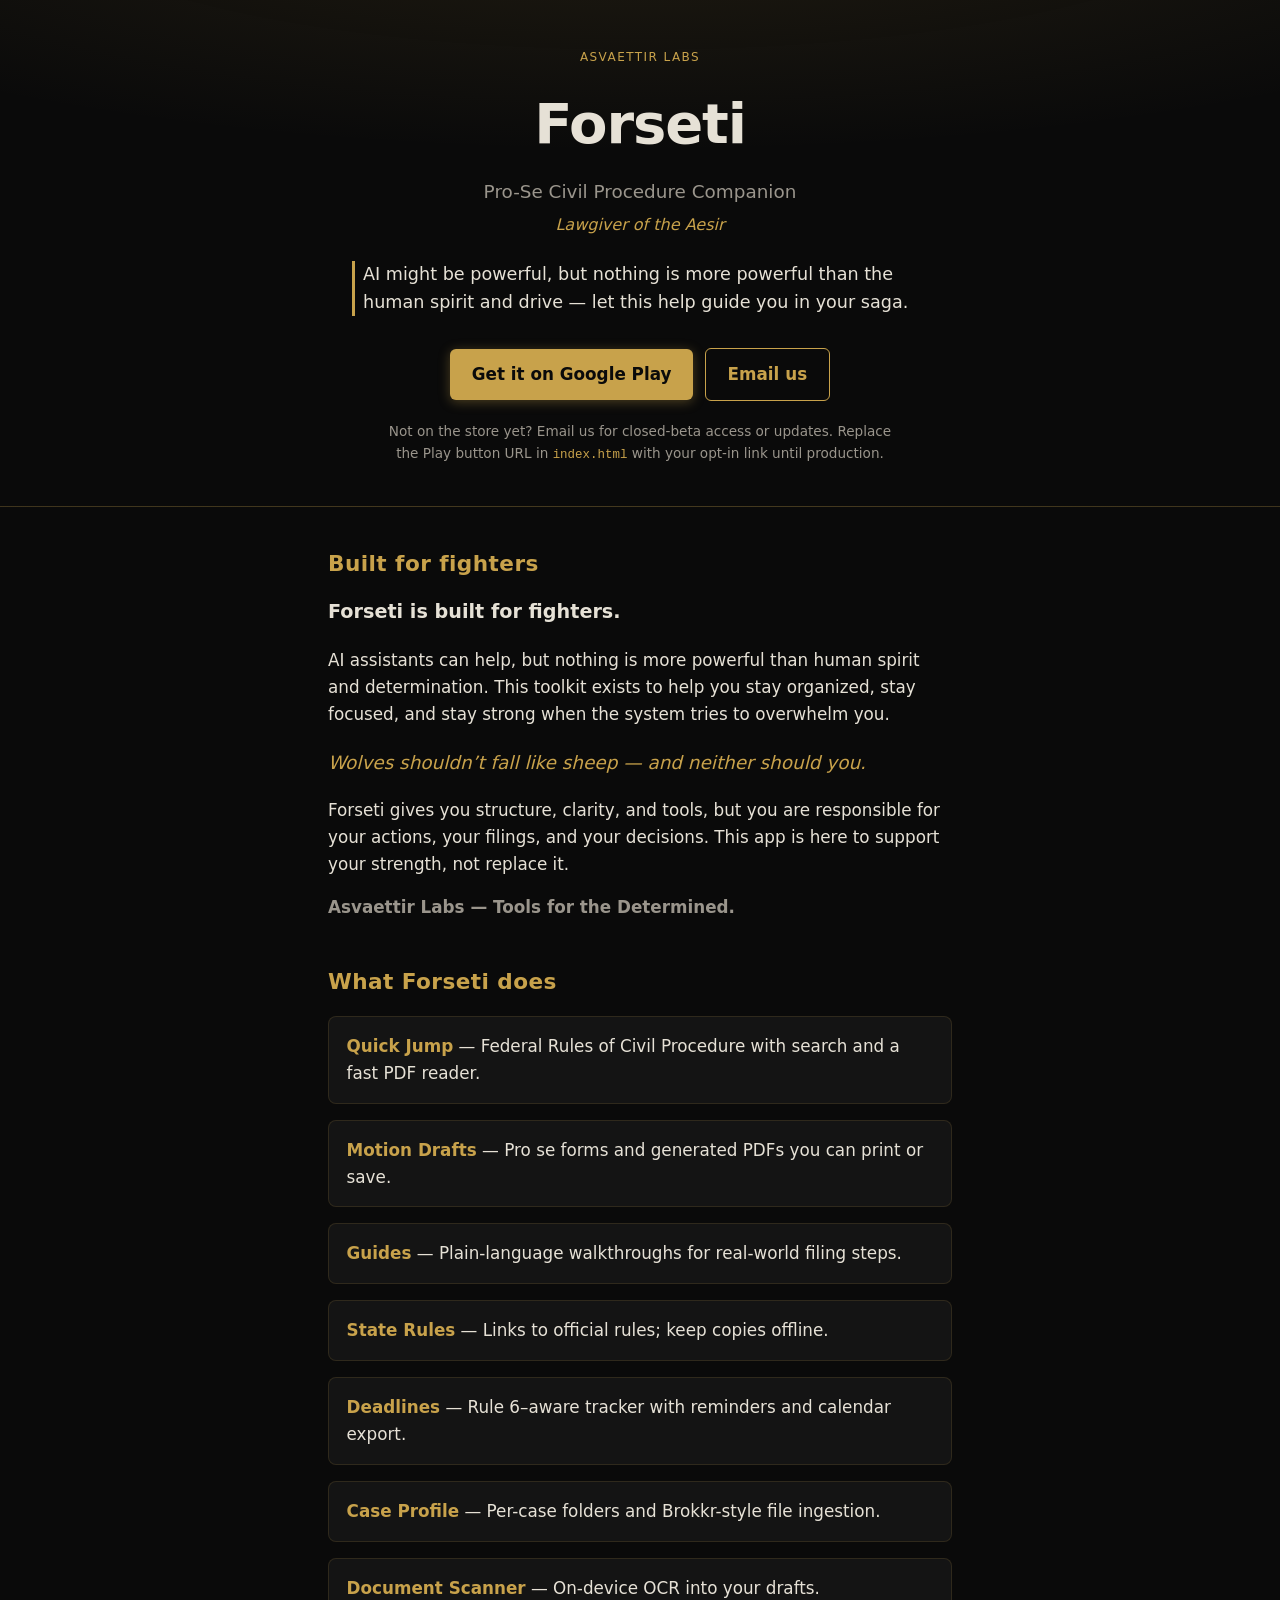
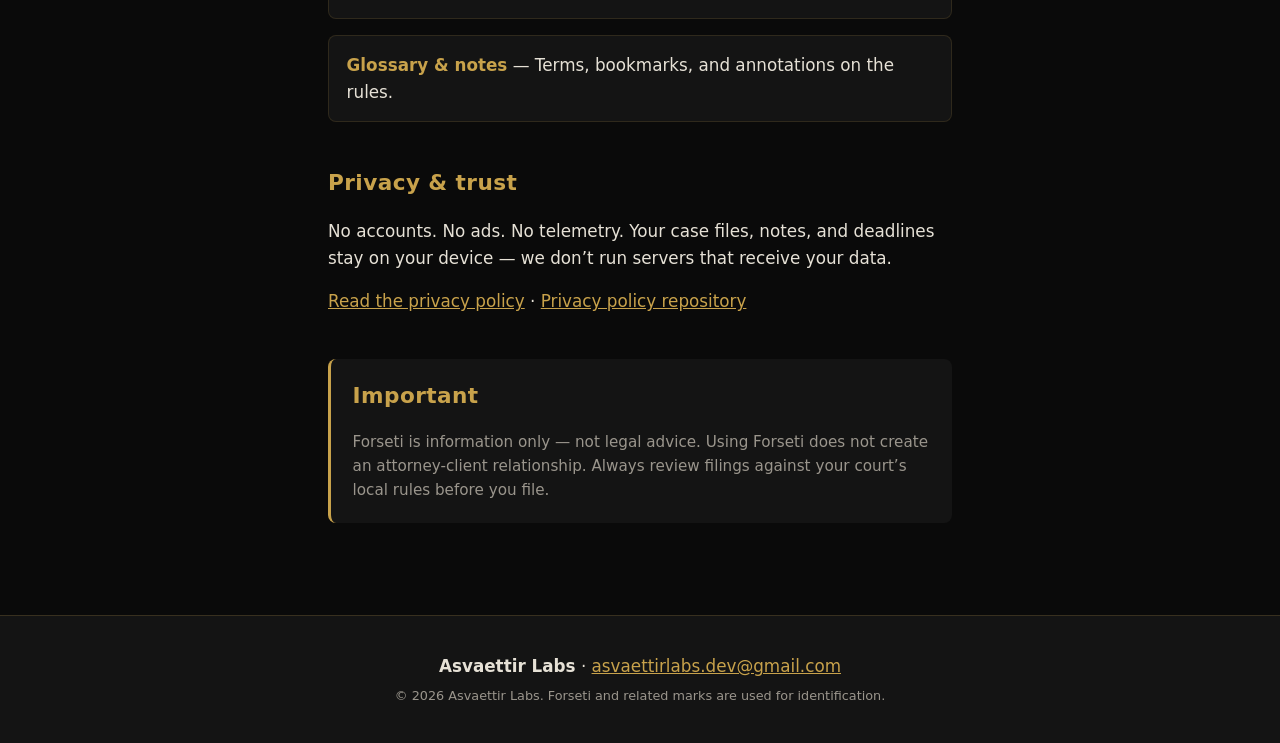
==== landing/index.html @ 18b79f1b "Add Forseti Android app with full en/es/zh-CN localization. Ships first-run language picker and tuto" ====
<!DOCTYPE html>
<html lang="en">
<head>
  <meta charset="utf-8" />
  <meta name="viewport" content="width=device-width, initial-scale=1" />
  <title>Forseti — Pro-Se Civil Procedure Companion | Asvaettir Labs</title>
  <meta name="description" content="Forseti is an Android toolkit for self-represented litigants: Federal Rules of Civil Procedure, motion drafts, Rule 6 deadlines, guides, and on-device OCR. No accounts. No ads. From Asvaettir Labs." />
  <meta property="og:title" content="Forseti — Pro-Se Civil Procedure Companion" />
  <meta property="og:description" content="Structure, clarity, and tools for federal civil procedure — on your device. Asvaettir Labs." />
  <meta property="og:type" content="website" />
  <link rel="stylesheet" href="styles.css" />
</head>
<body>
  <header class="hero">
    <p class="eyebrow">Asvaettir Labs</p>
    <h1>Forseti</h1>
    <p class="tagline">Pro-Se Civil Procedure Companion</p>
    <p class="subtitle">Lawgiver of the Aesir</p>
    <blockquote class="motto">
      AI might be powerful, but nothing is more powerful than the human spirit and drive — let this help guide you in your saga.
    </blockquote>
    <div class="cta-row">
      <a class="btn btn-primary" href="https://play.google.com/store/apps/details?id=com.forseti">Get it on Google Play</a>
      <a class="btn btn-secondary" href="mailto:asvaettirlabs.dev@gmail.com?subject=Forseti%20%E2%80%94%20beta%20access%20or%20question">Email us</a>
    </div>
    <p class="cta-note">Not on the store yet? Email us for closed-beta access or updates. Replace the Play button URL in <code>index.html</code> with your opt-in link until production.</p>
  </header>

  <main>
    <section class="brand" aria-labelledby="brand-heading">
      <h2 id="brand-heading">Built for fighters</h2>
      <p class="lead">Forseti is built for fighters.</p>
      <p>AI assistants can help, but nothing is more powerful than human spirit and determination. This toolkit exists to help you stay organized, stay focused, and stay strong when the system tries to overwhelm you.</p>
      <p class="pullquote">Wolves shouldn’t fall like sheep — and neither should you.</p>
      <p>Forseti gives you structure, clarity, and tools, but you are responsible for your actions, your filings, and your decisions. This app is here to support your strength, not replace it.</p>
      <p class="signoff">Asvaettir Labs — Tools for the Determined.</p>
    </section>

    <section class="features" aria-labelledby="features-heading">
      <h2 id="features-heading">What Forseti does</h2>
      <ul class="feature-grid">
        <li><strong>Quick Jump</strong> — Federal Rules of Civil Procedure with search and a fast PDF reader.</li>
        <li><strong>Motion Drafts</strong> — Pro se forms and generated PDFs you can print or save.</li>
        <li><strong>Guides</strong> — Plain-language walkthroughs for real-world filing steps.</li>
        <li><strong>State Rules</strong> — Links to official rules; keep copies offline.</li>
        <li><strong>Deadlines</strong> — Rule 6–aware tracker with reminders and calendar export.</li>
        <li><strong>Case Profile</strong> — Per-case folders and Brokkr-style file ingestion.</li>
        <li><strong>Document Scanner</strong> — On-device OCR into your drafts.</li>
        <li><strong>Glossary &amp; notes</strong> — Terms, bookmarks, and annotations on the rules.</li>
      </ul>
    </section>

    <section class="trust" aria-labelledby="trust-heading">
      <h2 id="trust-heading">Privacy &amp; trust</h2>
      <p>No accounts. No ads. No telemetry. Your case files, notes, and deadlines stay on your device — we don’t run servers that receive your data.</p>
      <p><a href="https://gist.githubusercontent.com/mpelletier0691-byte/12477f54633425983e1142f292230cba/raw/forseti-privacy.md">Read the privacy policy</a> · <a href="https://github.com/mpelletier0691-byte/asvaettir-privacy-policy">Privacy policy repository</a></p>
    </section>

    <section class="disclaimer" aria-labelledby="legal-heading">
      <h2 id="legal-heading">Important</h2>
      <p>Forseti is information only — not legal advice. Using Forseti does not create an attorney-client relationship. Always review filings against your court’s local rules before you file.</p>
    </section>
  </main>

  <footer class="site-footer">
    <p><strong>Asvaettir Labs</strong> · <a href="mailto:asvaettirlabs.dev@gmail.com">asvaettirlabs.dev@gmail.com</a></p>
    <p class="fine">© <span id="year"></span> Asvaettir Labs. Forseti and related marks are used for identification.</p>
  </footer>
  <script>
    document.getElementById("year").textContent = new Date().getFullYear();
  </script>
</body>
</html>
---- landing/styles.css ----
/* Forseti landing — matches in-app palette: charcoal, rune gold, ash white */

:root {
  --bg: #0a0a0a;
  --surface: #141414;
  --gold: #c8a24b;
  --ash-white: #e6e1d6;
  --ash-grey: #9a958c;
  --max: 42rem;
}

*,
*::before,
*::after {
  box-sizing: border-box;
}

html {
  scroll-behavior: smooth;
}

body {
  margin: 0;
  font-family: system-ui, -apple-system, "Segoe UI", Roboto, Ubuntu, Cantarell, "Noto Sans", sans-serif;
  background: var(--bg);
  color: var(--ash-white);
  line-height: 1.6;
  font-size: 1.05rem;
}

.hero {
  padding: 3rem 1.5rem 2.5rem;
  text-align: center;
  border-bottom: 1px solid rgba(200, 162, 75, 0.25);
  background: radial-gradient(ellipse 80% 50% at 50% -20%, rgba(200, 162, 75, 0.12), transparent);
}

.eyebrow {
  text-transform: uppercase;
  letter-spacing: 0.12em;
  font-size: 0.75rem;
  color: var(--gold);
  margin: 0 0 0.75rem;
}

.hero h1 {
  margin: 0;
  font-size: clamp(2.5rem, 8vw, 3.5rem);
  font-weight: 700;
  letter-spacing: -0.02em;
}

.tagline {
  margin: 0.5rem 0 0;
  font-size: 1.15rem;
  color: var(--ash-grey);
}

.subtitle {
  margin: 0.35rem 0 1.5rem;
  font-style: italic;
  color: var(--gold);
  font-size: 1rem;
}

.motto {
  margin: 0 auto 2rem;
  max-width: 36rem;
  padding: 0 0.5rem;
  border: none;
  border-left: 3px solid var(--gold);
  text-align: left;
  font-size: 1.1rem;
  line-height: 1.55;
  color: var(--ash-white);
  background: transparent;
}

.cta-row {
  display: flex;
  flex-wrap: wrap;
  gap: 0.75rem;
  justify-content: center;
  align-items: center;
}

.btn {
  display: inline-block;
  padding: 0.75rem 1.35rem;
  border-radius: 6px;
  font-weight: 600;
  text-decoration: none;
  transition: transform 0.12s ease, box-shadow 0.12s ease;
}

.btn:hover {
  transform: translateY(-1px);
}

.btn-primary {
  background: var(--gold);
  color: var(--bg);
  box-shadow: 0 2px 12px rgba(200, 162, 75, 0.35);
}

.btn-secondary {
  background: transparent;
  color: var(--gold);
  border: 1px solid var(--gold);
}

.cta-note {
  margin: 1.25rem auto 0;
  max-width: 32rem;
  font-size: 0.85rem;
  color: var(--ash-grey);
}

.cta-note code {
  font-size: 0.78rem;
  color: var(--gold);
}

main {
  max-width: var(--max);
  margin: 0 auto;
  padding: 2.5rem 1.5rem 3rem;
}

section {
  margin-bottom: 2.75rem;
}

section h2 {
  margin: 0 0 1rem;
  font-size: 1.35rem;
  color: var(--gold);
  letter-spacing: 0.02em;
}

.lead {
  font-size: 1.2rem;
  font-weight: 600;
  margin-top: 0;
}

.pullquote {
  font-size: 1.15rem;
  font-style: italic;
  color: var(--gold);
  margin: 1.25rem 0;
}

.signoff {
  margin-bottom: 0;
  font-weight: 600;
  color: var(--ash-grey);
}

.feature-grid {
  list-style: none;
  padding: 0;
  margin: 0;
  display: grid;
  gap: 1rem;
}

.feature-grid li {
  padding: 1rem 1.1rem;
  background: var(--surface);
  border-radius: 8px;
  border: 1px solid rgba(200, 162, 75, 0.15);
}

.feature-grid strong {
  color: var(--gold);
}

.trust a,
.site-footer a {
  color: var(--gold);
}

.trust a:hover,
.site-footer a:hover {
  text-decoration: underline;
}

.disclaimer {
  padding: 1.25rem 1.35rem;
  background: var(--surface);
  border-radius: 8px;
  border-left: 3px solid var(--gold);
}

.disclaimer p {
  margin: 0;
  font-size: 0.95rem;
  color: var(--ash-grey);
}

.site-footer {
  text-align: center;
  padding: 2rem 1.5rem;
  border-top: 1px solid rgba(200, 162, 75, 0.2);
  background: var(--surface);
}

.site-footer p {
  margin: 0.35rem 0;
}

.fine {
  font-size: 0.8rem;
  color: var(--ash-grey);
}
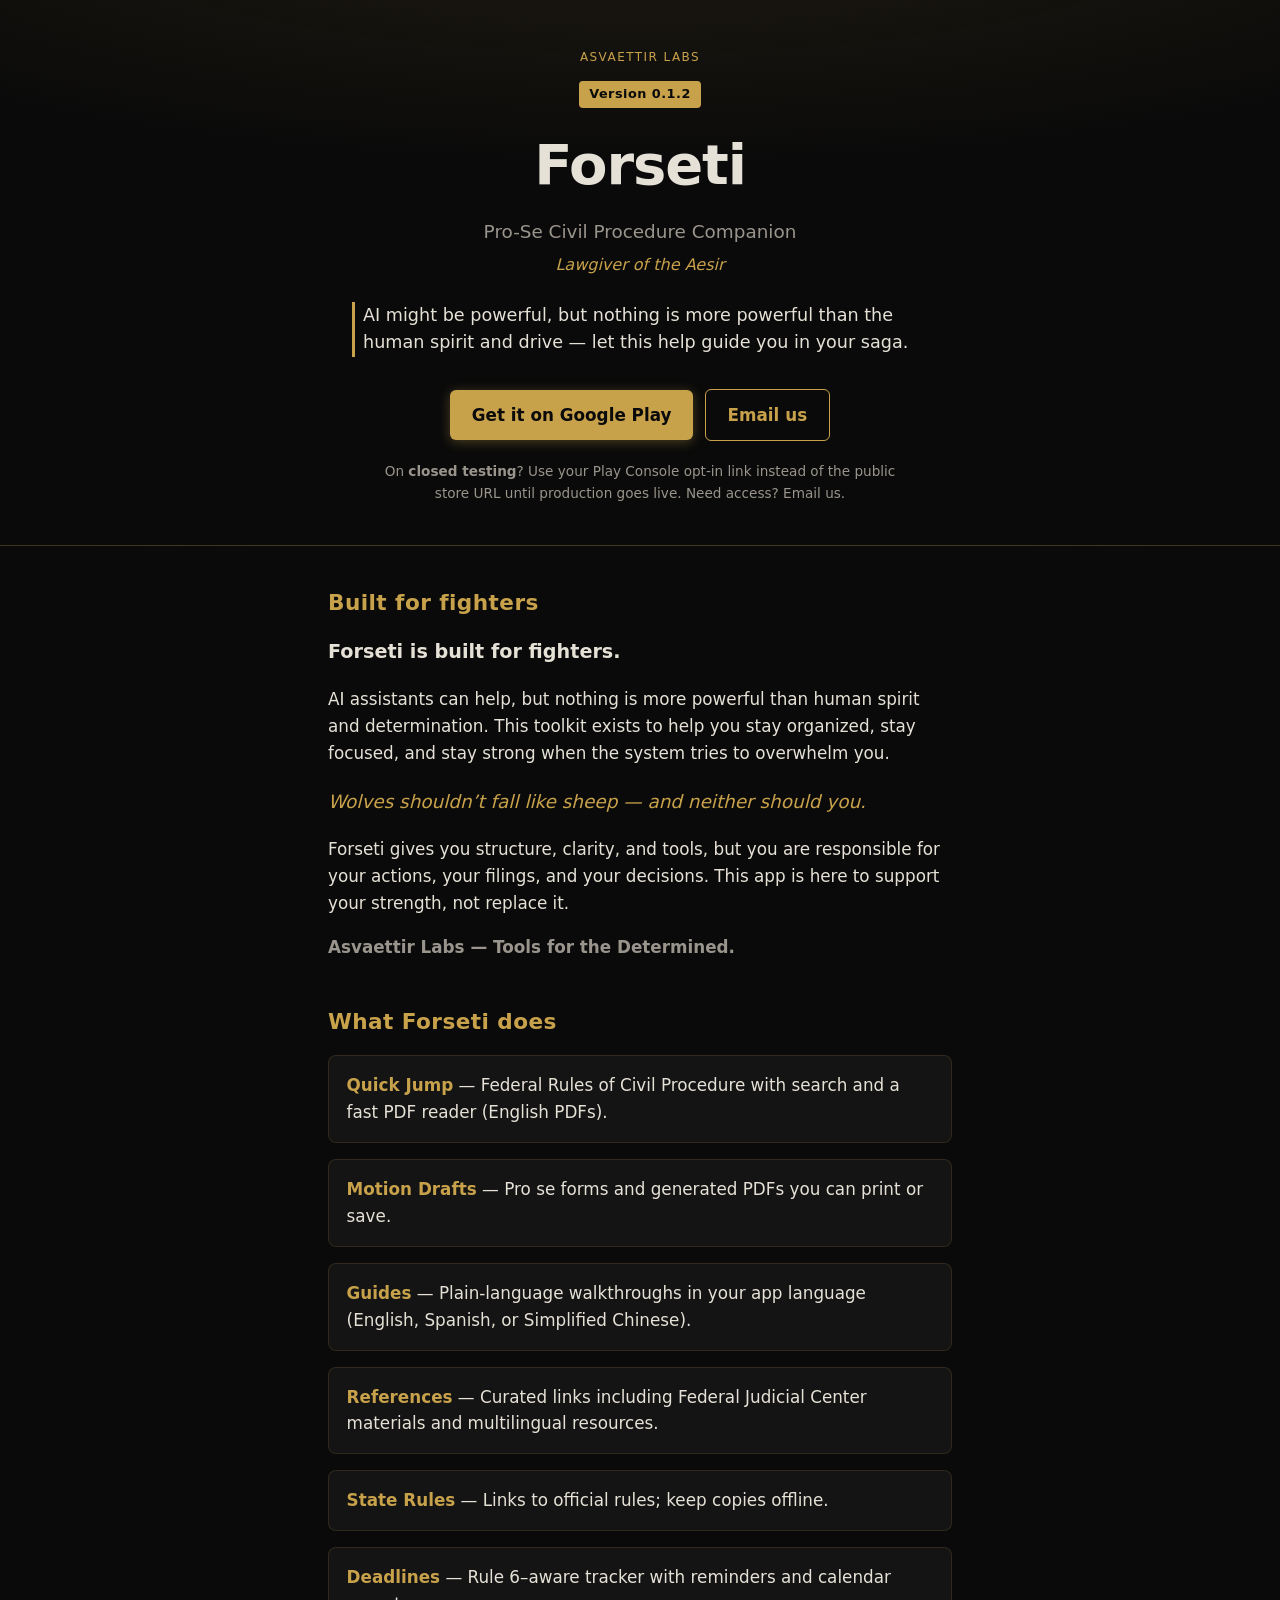
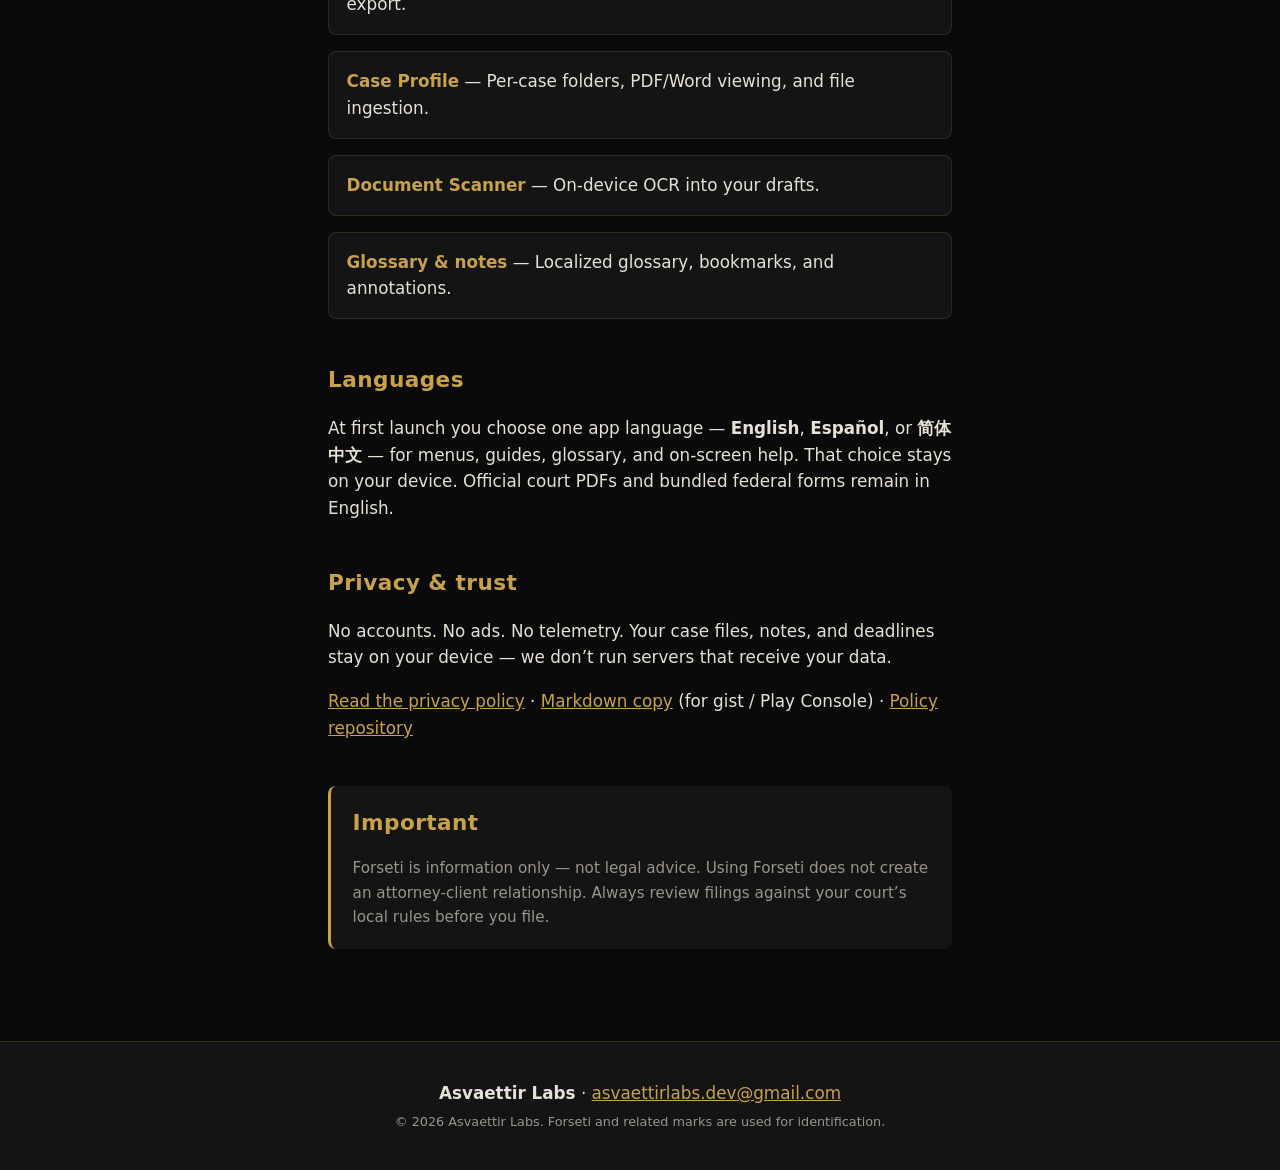
==== commit 3e243a1a: "Update landing page and privacy policy for v0.1.2. Adds localized features, language section, and Pl" ====
--- a/landing/index.html
+++ b/landing/index.html
@@ -4,15 +4,16 @@
   <meta charset="utf-8" />
   <meta name="viewport" content="width=device-width, initial-scale=1" />
   <title>Forseti — Pro-Se Civil Procedure Companion | Asvaettir Labs</title>
-  <meta name="description" content="Forseti is an Android toolkit for self-represented litigants: Federal Rules of Civil Procedure, motion drafts, Rule 6 deadlines, guides, and on-device OCR. No accounts. No ads. From Asvaettir Labs." />
+  <meta name="description" content="Forseti 0.1.2 — Android toolkit for self-represented litigants: FRCP, motion drafts, Rule 6 deadlines, guides in English/Spanish/Chinese, and on-device OCR. No accounts. No ads. From Asvaettir Labs." />
   <meta property="og:title" content="Forseti — Pro-Se Civil Procedure Companion" />
-  <meta property="og:description" content="Structure, clarity, and tools for federal civil procedure — on your device. Asvaettir Labs." />
+  <meta property="og:description" content="Structure, clarity, and tools for federal civil procedure — on your device. Version 0.1.2. Asvaettir Labs." />
   <meta property="og:type" content="website" />
   <link rel="stylesheet" href="styles.css" />
 </head>
 <body>
   <header class="hero">
     <p class="eyebrow">Asvaettir Labs</p>
+    <p class="version-badge">Version 0.1.2</p>
     <h1>Forseti</h1>
     <p class="tagline">Pro-Se Civil Procedure Companion</p>
     <p class="subtitle">Lawgiver of the Aesir</p>
@@ -21,9 +22,9 @@
     </blockquote>
     <div class="cta-row">
       <a class="btn btn-primary" href="https://play.google.com/store/apps/details?id=com.forseti">Get it on Google Play</a>
-      <a class="btn btn-secondary" href="mailto:asvaettirlabs.dev@gmail.com?subject=Forseti%20%E2%80%94%20beta%20access%20or%20question">Email us</a>
+      <a class="btn btn-secondary" href="mailto:asvaettirlabs.dev@gmail.com?subject=Forseti%20%E2%80%94%20question%20or%20testing%20access">Email us</a>
     </div>
-    <p class="cta-note">Not on the store yet? Email us for closed-beta access or updates. Replace the Play button URL in <code>index.html</code> with your opt-in link until production.</p>
+    <p class="cta-note">On <strong>closed testing</strong>? Use your Play Console opt-in link instead of the public store URL until production goes live. Need access? Email us.</p>
   </header>
 
   <main>
@@ -39,21 +40,31 @@
     <section class="features" aria-labelledby="features-heading">
       <h2 id="features-heading">What Forseti does</h2>
       <ul class="feature-grid">
-        <li><strong>Quick Jump</strong> — Federal Rules of Civil Procedure with search and a fast PDF reader.</li>
+        <li><strong>Quick Jump</strong> — Federal Rules of Civil Procedure with search and a fast PDF reader (English PDFs).</li>
         <li><strong>Motion Drafts</strong> — Pro se forms and generated PDFs you can print or save.</li>
-        <li><strong>Guides</strong> — Plain-language walkthroughs for real-world filing steps.</li>
+        <li><strong>Guides</strong> — Plain-language walkthroughs in your app language (English, Spanish, or Simplified Chinese).</li>
+        <li><strong>References</strong> — Curated links including Federal Judicial Center materials and multilingual resources.</li>
         <li><strong>State Rules</strong> — Links to official rules; keep copies offline.</li>
         <li><strong>Deadlines</strong> — Rule 6–aware tracker with reminders and calendar export.</li>
-        <li><strong>Case Profile</strong> — Per-case folders and Brokkr-style file ingestion.</li>
+        <li><strong>Case Profile</strong> — Per-case folders, PDF/Word viewing, and file ingestion.</li>
         <li><strong>Document Scanner</strong> — On-device OCR into your drafts.</li>
-        <li><strong>Glossary &amp; notes</strong> — Terms, bookmarks, and annotations on the rules.</li>
+        <li><strong>Glossary &amp; notes</strong> — Localized glossary, bookmarks, and annotations.</li>
       </ul>
+    </section>
+
+    <section class="languages" aria-labelledby="lang-heading">
+      <h2 id="lang-heading">Languages</h2>
+      <p>At first launch you choose one app language — <strong>English</strong>, <strong>Español</strong>, or <strong>简体中文</strong> — for menus, guides, glossary, and on-screen help. That choice stays on your device. Official court PDFs and bundled federal forms remain in English.</p>
     </section>
 
     <section class="trust" aria-labelledby="trust-heading">
       <h2 id="trust-heading">Privacy &amp; trust</h2>
       <p>No accounts. No ads. No telemetry. Your case files, notes, and deadlines stay on your device — we don’t run servers that receive your data.</p>
-      <p><a href="https://gist.githubusercontent.com/mpelletier0691-byte/12477f54633425983e1142f292230cba/raw/forseti-privacy.md">Read the privacy policy</a> · <a href="https://github.com/mpelletier0691-byte/asvaettir-privacy-policy">Privacy policy repository</a></p>
+      <p>
+        <a href="privacy-policy.html">Read the privacy policy</a>
+        · <a href="privacy-policy.md">Markdown copy</a> (for gist / Play Console)
+        · <a href="https://github.com/mpelletier0691-byte/asvaettir-privacy-policy">Policy repository</a>
+      </p>
     </section>
 
     <section class="disclaimer" aria-labelledby="legal-heading">
--- a/landing/styles.css
+++ b/landing/styles.css
@@ -41,6 +41,22 @@
   font-size: 0.75rem;
   color: var(--gold);
   margin: 0 0 0.75rem;
+}
+
+.hero-compact {
+  padding-bottom: 1.75rem;
+}
+
+.version-badge {
+  display: inline-block;
+  margin: 0 0 0.75rem;
+  padding: 0.2rem 0.65rem;
+  border-radius: 4px;
+  font-size: 0.8rem;
+  font-weight: 600;
+  letter-spacing: 0.04em;
+  color: var(--bg);
+  background: var(--gold);
 }
 
 .hero h1 {
@@ -214,3 +230,44 @@
   font-size: 0.8rem;
   color: var(--ash-grey);
 }
+
+.policy-meta {
+  margin: 0.5rem 0 1rem;
+  font-size: 0.9rem;
+  color: var(--ash-grey);
+}
+
+.back-link {
+  color: var(--gold);
+  text-decoration: none;
+  font-weight: 600;
+}
+
+.back-link:hover {
+  text-decoration: underline;
+}
+
+.policy h2 {
+  margin: 1.75rem 0 0.65rem;
+  font-size: 1.1rem;
+  color: var(--gold);
+}
+
+.policy ul {
+  margin: 0.5rem 0 1rem;
+  padding-left: 1.25rem;
+}
+
+.policy li {
+  margin-bottom: 0.35rem;
+}
+
+.disclaimer-inline {
+  margin-top: 2rem;
+  padding: 1rem 1.1rem;
+  background: var(--surface);
+  border-radius: 8px;
+  border-left: 3px solid var(--gold);
+  font-size: 0.95rem;
+  color: var(--ash-grey);
+}
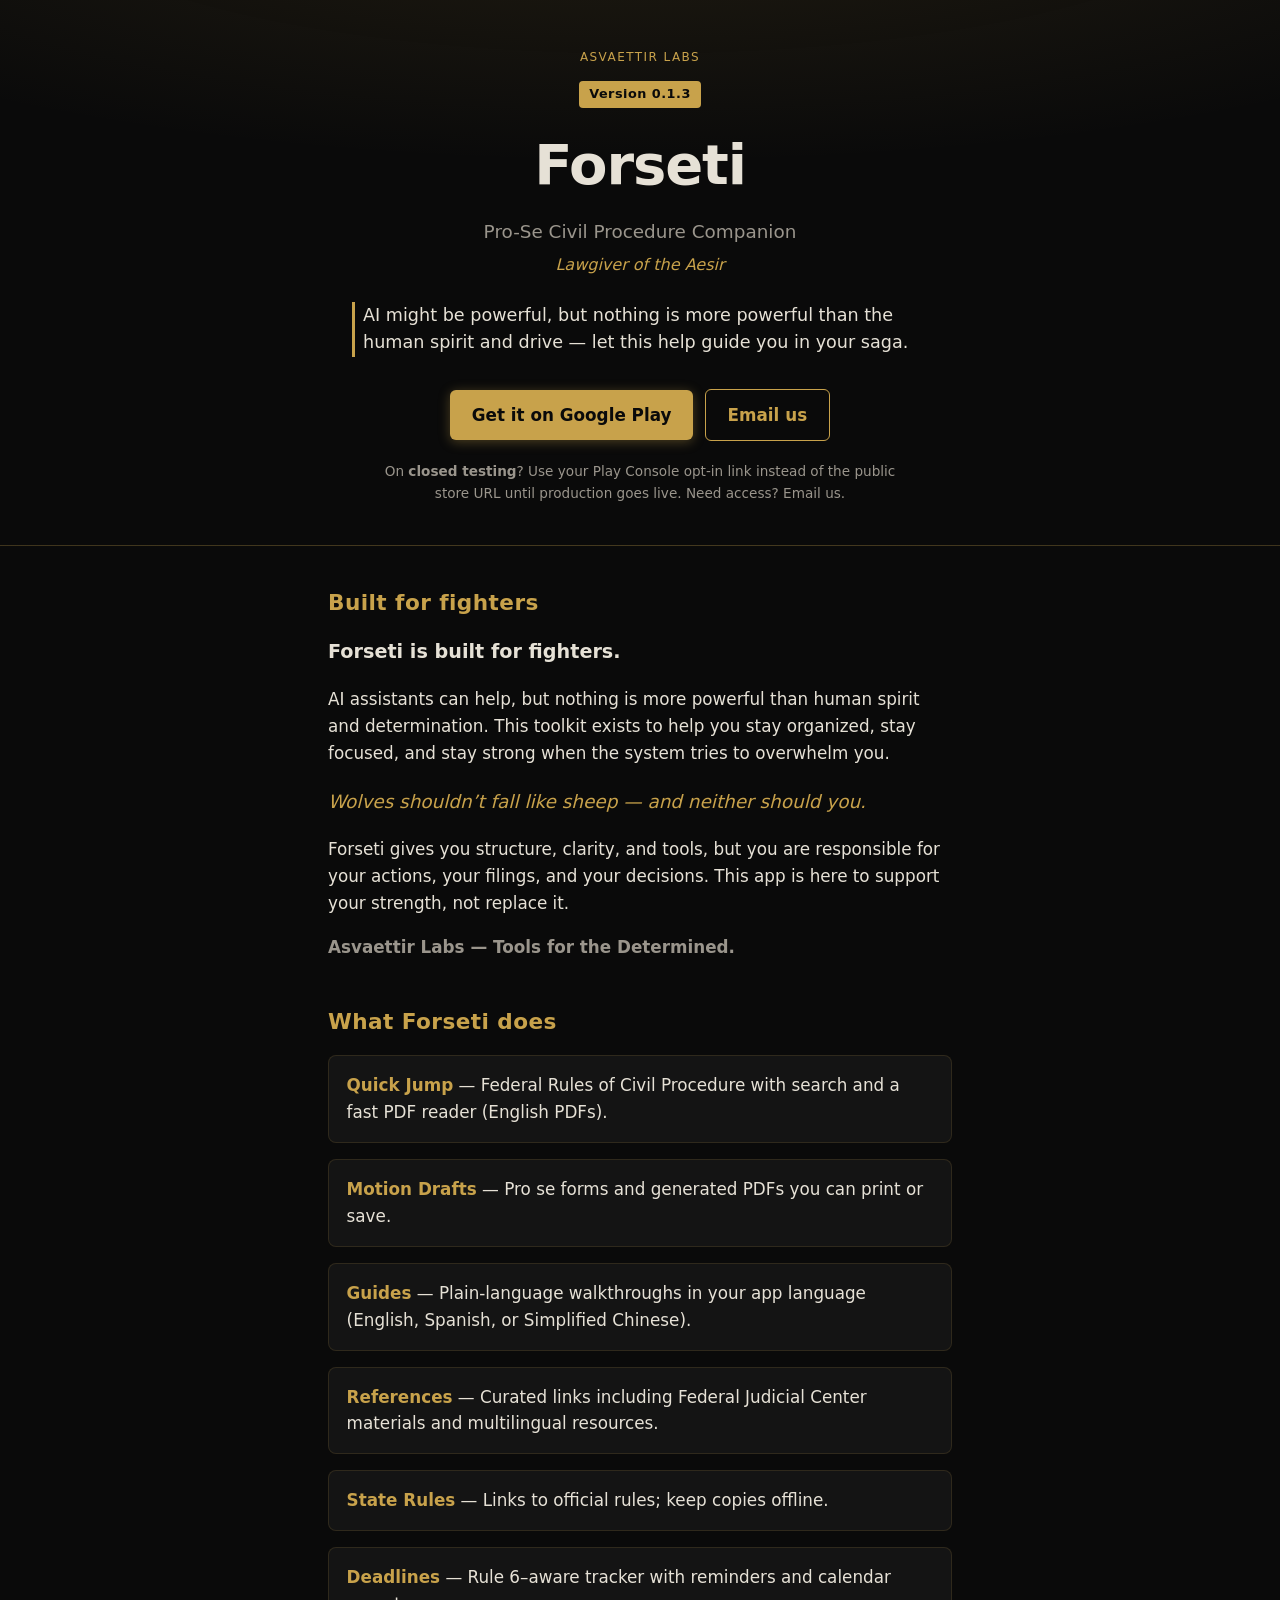
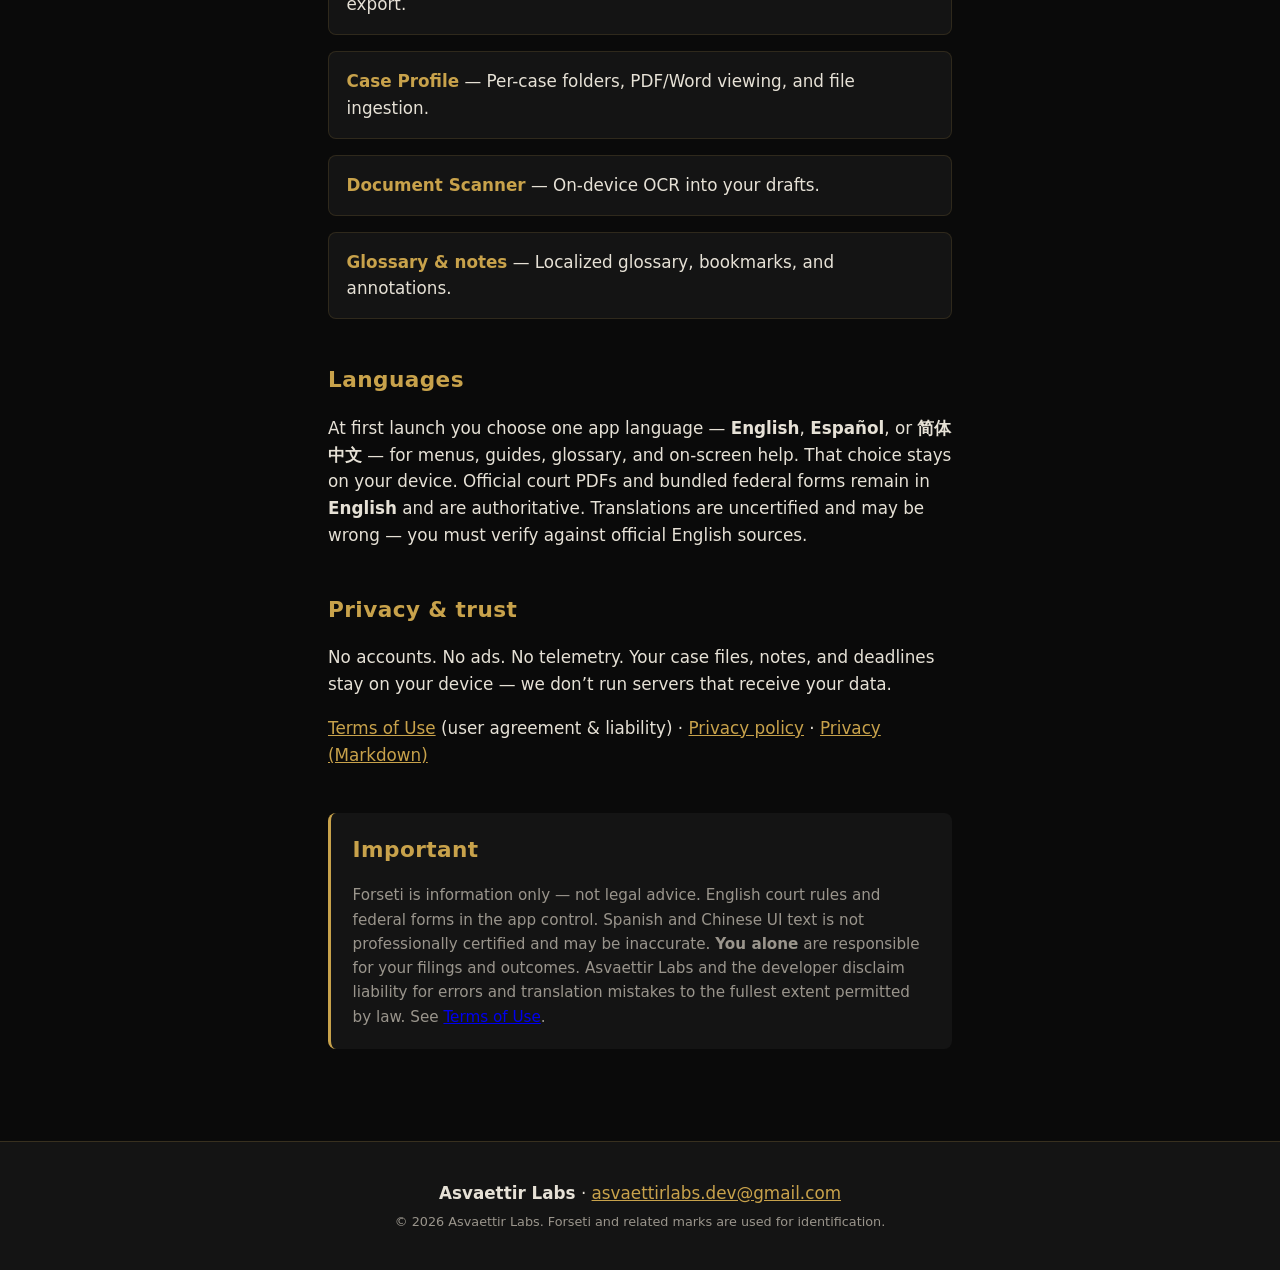
==== commit 8a6c1afd: "Legal: translation disclaimer, Terms of Use, privacy update (0.1.3)." ====
--- a/landing/index.html
+++ b/landing/index.html
@@ -13,7 +13,7 @@
 <body>
   <header class="hero">
     <p class="eyebrow">Asvaettir Labs</p>
-    <p class="version-badge">Version 0.1.2</p>
+    <p class="version-badge">Version 0.1.3</p>
     <h1>Forseti</h1>
     <p class="tagline">Pro-Se Civil Procedure Companion</p>
     <p class="subtitle">Lawgiver of the Aesir</p>
@@ -54,22 +54,22 @@
 
     <section class="languages" aria-labelledby="lang-heading">
       <h2 id="lang-heading">Languages</h2>
-      <p>At first launch you choose one app language — <strong>English</strong>, <strong>Español</strong>, or <strong>简体中文</strong> — for menus, guides, glossary, and on-screen help. That choice stays on your device. Official court PDFs and bundled federal forms remain in English.</p>
+      <p>At first launch you choose one app language — <strong>English</strong>, <strong>Español</strong>, or <strong>简体中文</strong> — for menus, guides, glossary, and on-screen help. That choice stays on your device. Official court PDFs and bundled federal forms remain in <strong>English</strong> and are authoritative. Translations are uncertified and may be wrong — you must verify against official English sources.</p>
     </section>
 
     <section class="trust" aria-labelledby="trust-heading">
       <h2 id="trust-heading">Privacy &amp; trust</h2>
       <p>No accounts. No ads. No telemetry. Your case files, notes, and deadlines stay on your device — we don’t run servers that receive your data.</p>
       <p>
-        <a href="privacy-policy.html">Read the privacy policy</a>
-        · <a href="privacy-policy.md">Markdown copy</a> (for gist / Play Console)
-        · <a href="https://github.com/mpelletier0691-byte/asvaettir-privacy-policy">Policy repository</a>
+        <a href="terms-of-use.html">Terms of Use</a> (user agreement &amp; liability)
+        · <a href="privacy-policy.html">Privacy policy</a>
+        · <a href="privacy-policy.md">Privacy (Markdown)</a>
       </p>
     </section>
 
     <section class="disclaimer" aria-labelledby="legal-heading">
       <h2 id="legal-heading">Important</h2>
-      <p>Forseti is information only — not legal advice. Using Forseti does not create an attorney-client relationship. Always review filings against your court’s local rules before you file.</p>
+      <p>Forseti is information only — not legal advice. English court rules and federal forms in the app control. Spanish and Chinese UI text is not professionally certified and may be inaccurate. <strong>You alone</strong> are responsible for your filings and outcomes. Asvaettir Labs and the developer disclaim liability for errors and translation mistakes to the fullest extent permitted by law. See <a href="terms-of-use.html">Terms of Use</a>.</p>
     </section>
   </main>
 
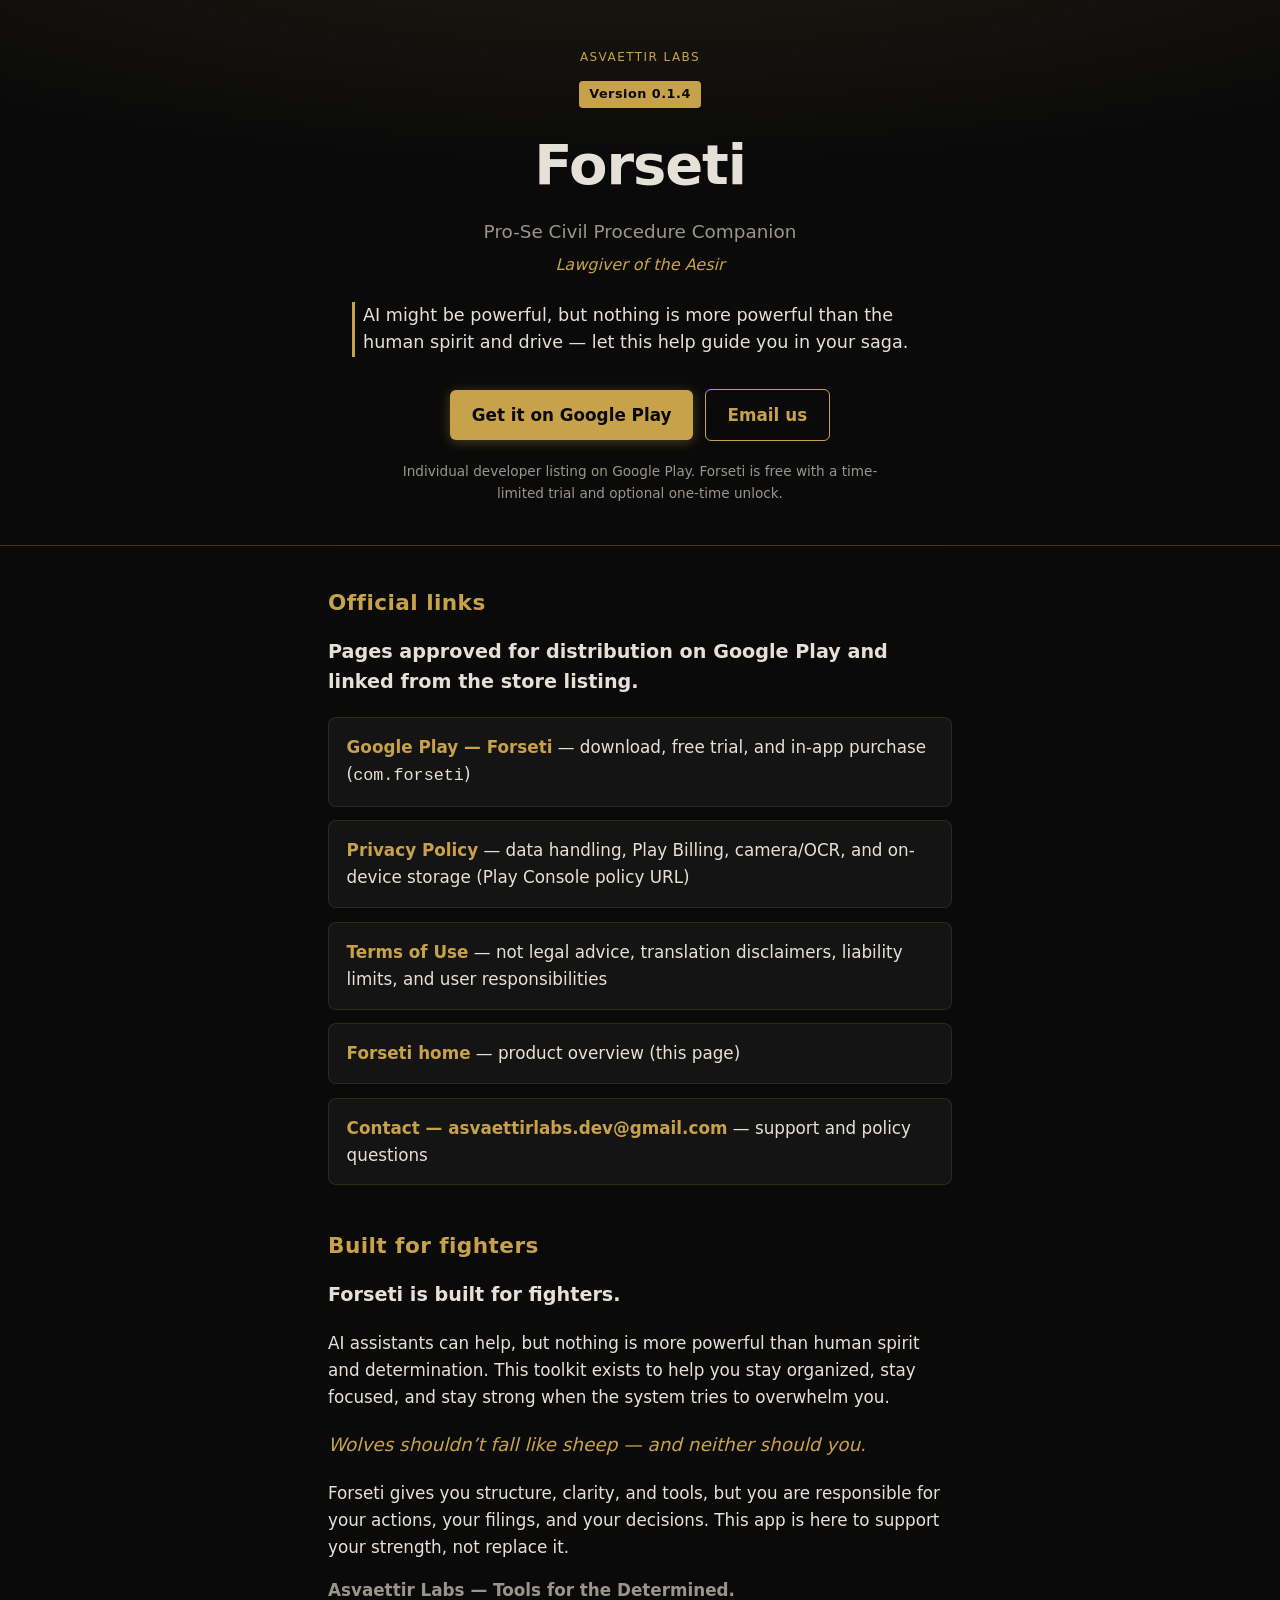
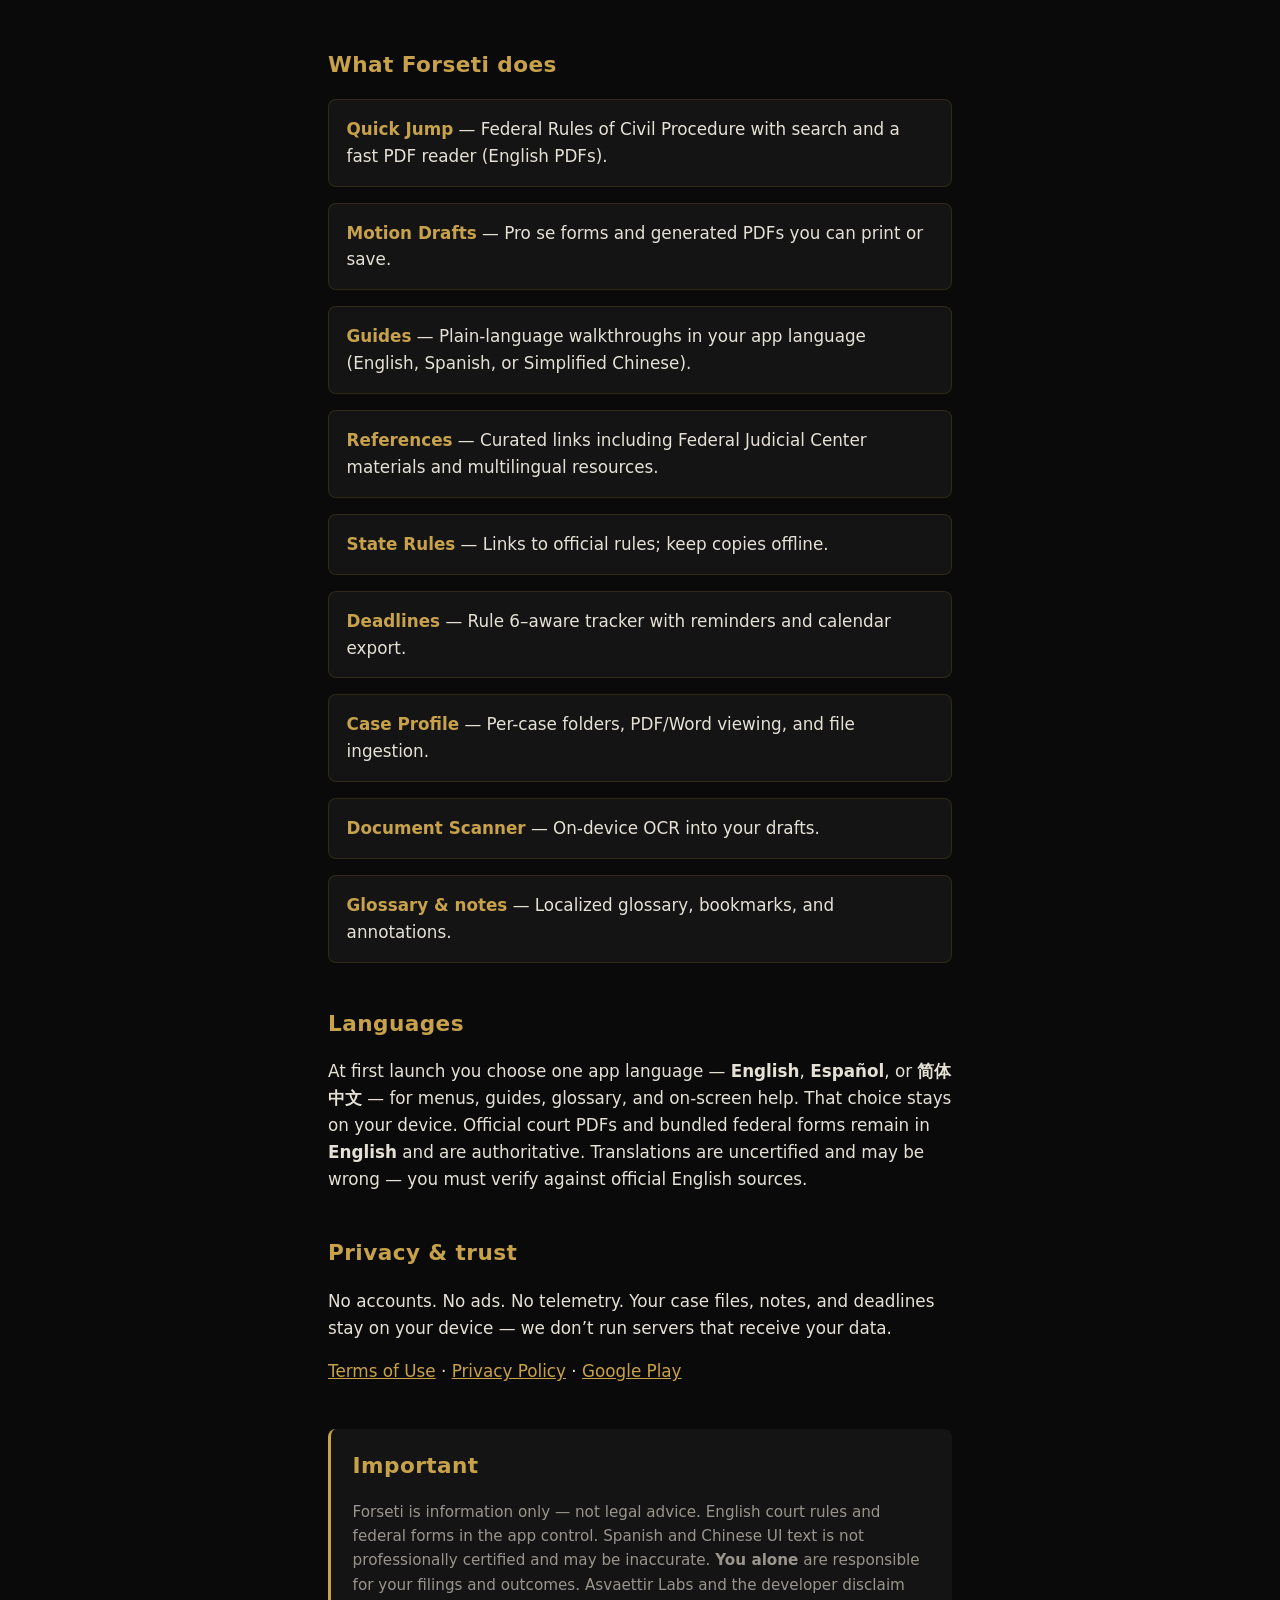
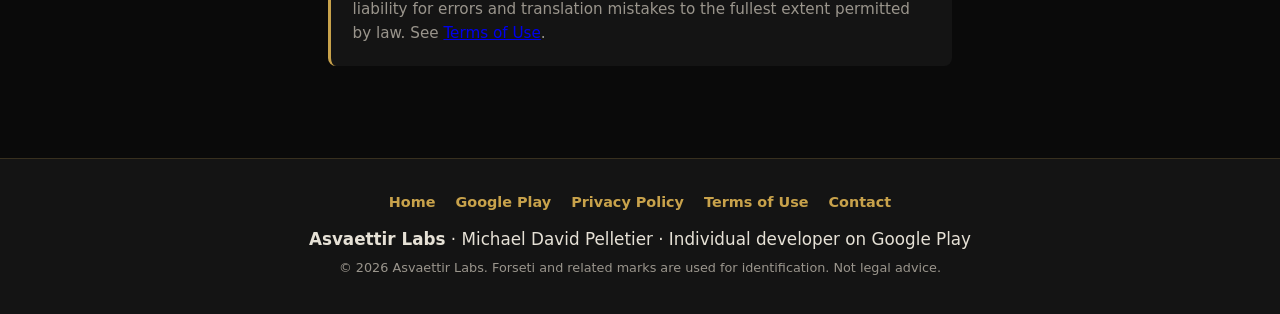
==== commit cb09a3da: "Add official links hub to Forseti landing site (v0.1.4). Link Play, privacy, and terms across pages;" ====
--- a/landing/index.html
+++ b/landing/index.html
@@ -4,16 +4,16 @@
   <meta charset="utf-8" />
   <meta name="viewport" content="width=device-width, initial-scale=1" />
   <title>Forseti — Pro-Se Civil Procedure Companion | Asvaettir Labs</title>
-  <meta name="description" content="Forseti 0.1.2 — Android toolkit for self-represented litigants: FRCP, motion drafts, Rule 6 deadlines, guides in English/Spanish/Chinese, and on-device OCR. No accounts. No ads. From Asvaettir Labs." />
+  <meta name="description" content="Forseti — Android toolkit for self-represented litigants: FRCP, motion drafts, Rule 6 deadlines, guides in English/Spanish/Chinese, and on-device OCR. No accounts. No ads. From Asvaettir Labs." />
   <meta property="og:title" content="Forseti — Pro-Se Civil Procedure Companion" />
-  <meta property="og:description" content="Structure, clarity, and tools for federal civil procedure — on your device. Version 0.1.2. Asvaettir Labs." />
+  <meta property="og:description" content="Structure, clarity, and tools for federal civil procedure — on your device. Asvaettir Labs." />
   <meta property="og:type" content="website" />
   <link rel="stylesheet" href="styles.css" />
 </head>
 <body>
   <header class="hero">
     <p class="eyebrow">Asvaettir Labs</p>
-    <p class="version-badge">Version 0.1.3</p>
+    <p class="version-badge">Version 0.1.4</p>
     <h1>Forseti</h1>
     <p class="tagline">Pro-Se Civil Procedure Companion</p>
     <p class="subtitle">Lawgiver of the Aesir</p>
@@ -22,12 +22,24 @@
     </blockquote>
     <div class="cta-row">
       <a class="btn btn-primary" href="https://play.google.com/store/apps/details?id=com.forseti">Get it on Google Play</a>
-      <a class="btn btn-secondary" href="mailto:asvaettirlabs.dev@gmail.com?subject=Forseti%20%E2%80%94%20question%20or%20testing%20access">Email us</a>
+      <a class="btn btn-secondary" href="mailto:asvaettirlabs.dev@gmail.com?subject=Forseti%20%E2%80%94%20question%20or%20support">Email us</a>
     </div>
-    <p class="cta-note">On <strong>closed testing</strong>? Use your Play Console opt-in link instead of the public store URL until production goes live. Need access? Email us.</p>
+    <p class="cta-note">Individual developer listing on Google Play. Forseti is free with a time-limited trial and optional one-time unlock.</p>
   </header>
 
   <main>
+    <section class="official-links" aria-labelledby="links-heading">
+      <h2 id="links-heading">Official links</h2>
+      <p class="lead">Pages approved for distribution on Google Play and linked from the store listing.</p>
+      <ul class="link-grid">
+        <li><a href="https://play.google.com/store/apps/details?id=com.forseti">Google Play — Forseti</a> — download, free trial, and in-app purchase (<code>com.forseti</code>)</li>
+        <li><a href="privacy-policy.html">Privacy Policy</a> — data handling, Play Billing, camera/OCR, and on-device storage (Play Console policy URL)</li>
+        <li><a href="terms-of-use.html">Terms of Use</a> — not legal advice, translation disclaimers, liability limits, and user responsibilities</li>
+        <li><a href="index.html">Forseti home</a> — product overview (this page)</li>
+        <li><a href="mailto:asvaettirlabs.dev@gmail.com">Contact — asvaettirlabs.dev@gmail.com</a> — support and policy questions</li>
+      </ul>
+    </section>
+
     <section class="brand" aria-labelledby="brand-heading">
       <h2 id="brand-heading">Built for fighters</h2>
       <p class="lead">Forseti is built for fighters.</p>
@@ -61,9 +73,9 @@
       <h2 id="trust-heading">Privacy &amp; trust</h2>
       <p>No accounts. No ads. No telemetry. Your case files, notes, and deadlines stay on your device — we don’t run servers that receive your data.</p>
       <p>
-        <a href="terms-of-use.html">Terms of Use</a> (user agreement &amp; liability)
-        · <a href="privacy-policy.html">Privacy policy</a>
-        · <a href="privacy-policy.md">Privacy (Markdown)</a>
+        <a href="terms-of-use.html">Terms of Use</a>
+        · <a href="privacy-policy.html">Privacy Policy</a>
+        · <a href="https://play.google.com/store/apps/details?id=com.forseti">Google Play</a>
       </p>
     </section>
 
@@ -74,8 +86,15 @@
   </main>
 
   <footer class="site-footer">
-    <p><strong>Asvaettir Labs</strong> · <a href="mailto:asvaettirlabs.dev@gmail.com">asvaettirlabs.dev@gmail.com</a></p>
-    <p class="fine">© <span id="year"></span> Asvaettir Labs. Forseti and related marks are used for identification.</p>
+    <nav class="footer-nav" aria-label="Forseti official links">
+      <a href="index.html">Home</a>
+      <a href="https://play.google.com/store/apps/details?id=com.forseti">Google Play</a>
+      <a href="privacy-policy.html">Privacy Policy</a>
+      <a href="terms-of-use.html">Terms of Use</a>
+      <a href="mailto:asvaettirlabs.dev@gmail.com">Contact</a>
+    </nav>
+    <p><strong>Asvaettir Labs</strong> · Michael David Pelletier · Individual developer on Google Play</p>
+    <p class="fine">© <span id="year"></span> Asvaettir Labs. Forseti and related marks are used for identification. Not legal advice.</p>
   </footer>
   <script>
     document.getElementById("year").textContent = new Date().getFullYear();
--- a/landing/styles.css
+++ b/landing/styles.css
@@ -271,3 +271,51 @@
   font-size: 0.95rem;
   color: var(--ash-grey);
 }
+
+.link-grid {
+  list-style: none;
+  padding: 0;
+  margin: 0;
+  display: grid;
+  gap: 0.85rem;
+}
+
+.link-grid li {
+  padding: 1rem 1.1rem;
+  background: var(--surface);
+  border-radius: 8px;
+  border: 1px solid rgba(200, 162, 75, 0.15);
+}
+
+.link-grid a {
+  color: var(--gold);
+  font-weight: 600;
+  text-decoration: none;
+}
+
+.link-grid a:hover {
+  text-decoration: underline;
+}
+
+.footer-nav {
+  display: flex;
+  flex-wrap: wrap;
+  gap: 0.5rem 1.25rem;
+  justify-content: center;
+  margin-bottom: 0.75rem;
+}
+
+.footer-nav a {
+  color: var(--gold);
+  text-decoration: none;
+  font-weight: 600;
+  font-size: 0.9rem;
+}
+
+.footer-nav a:hover {
+  text-decoration: underline;
+}
+
+.policy a {
+  color: var(--gold);
+}
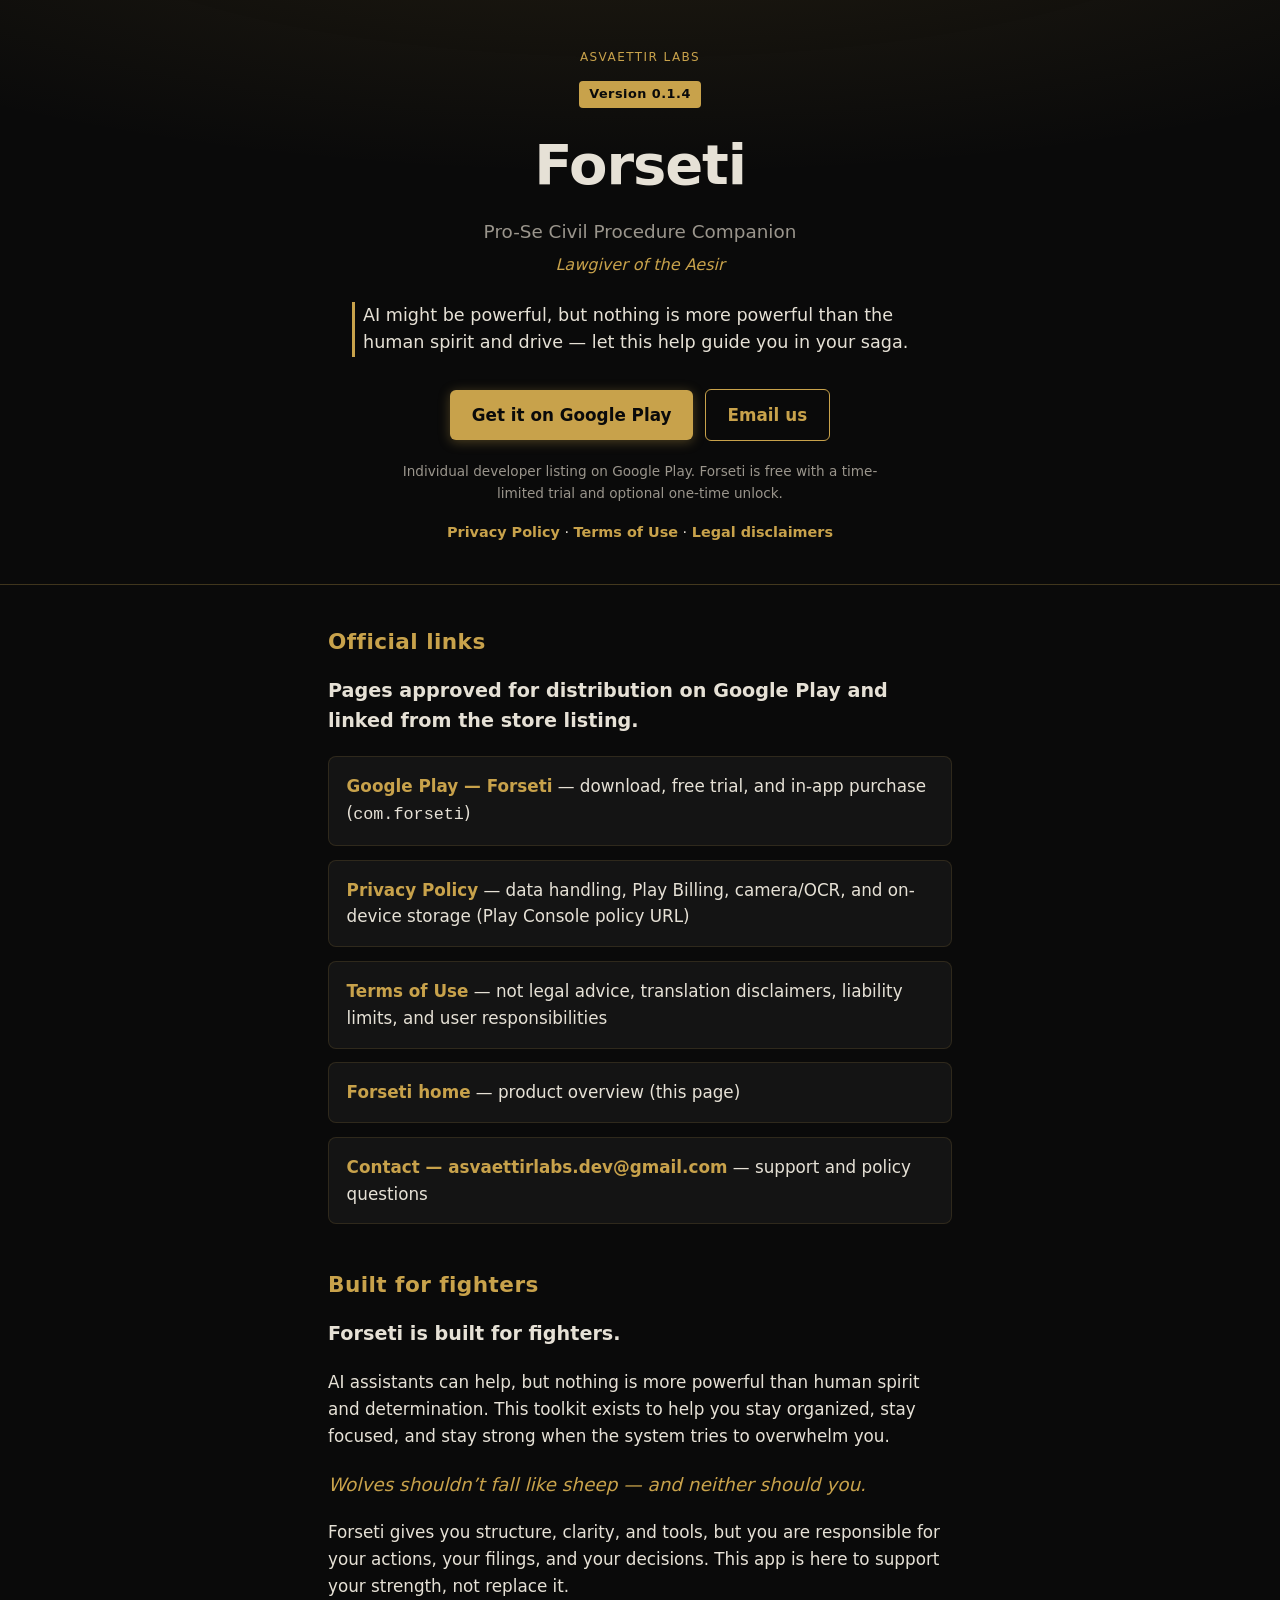
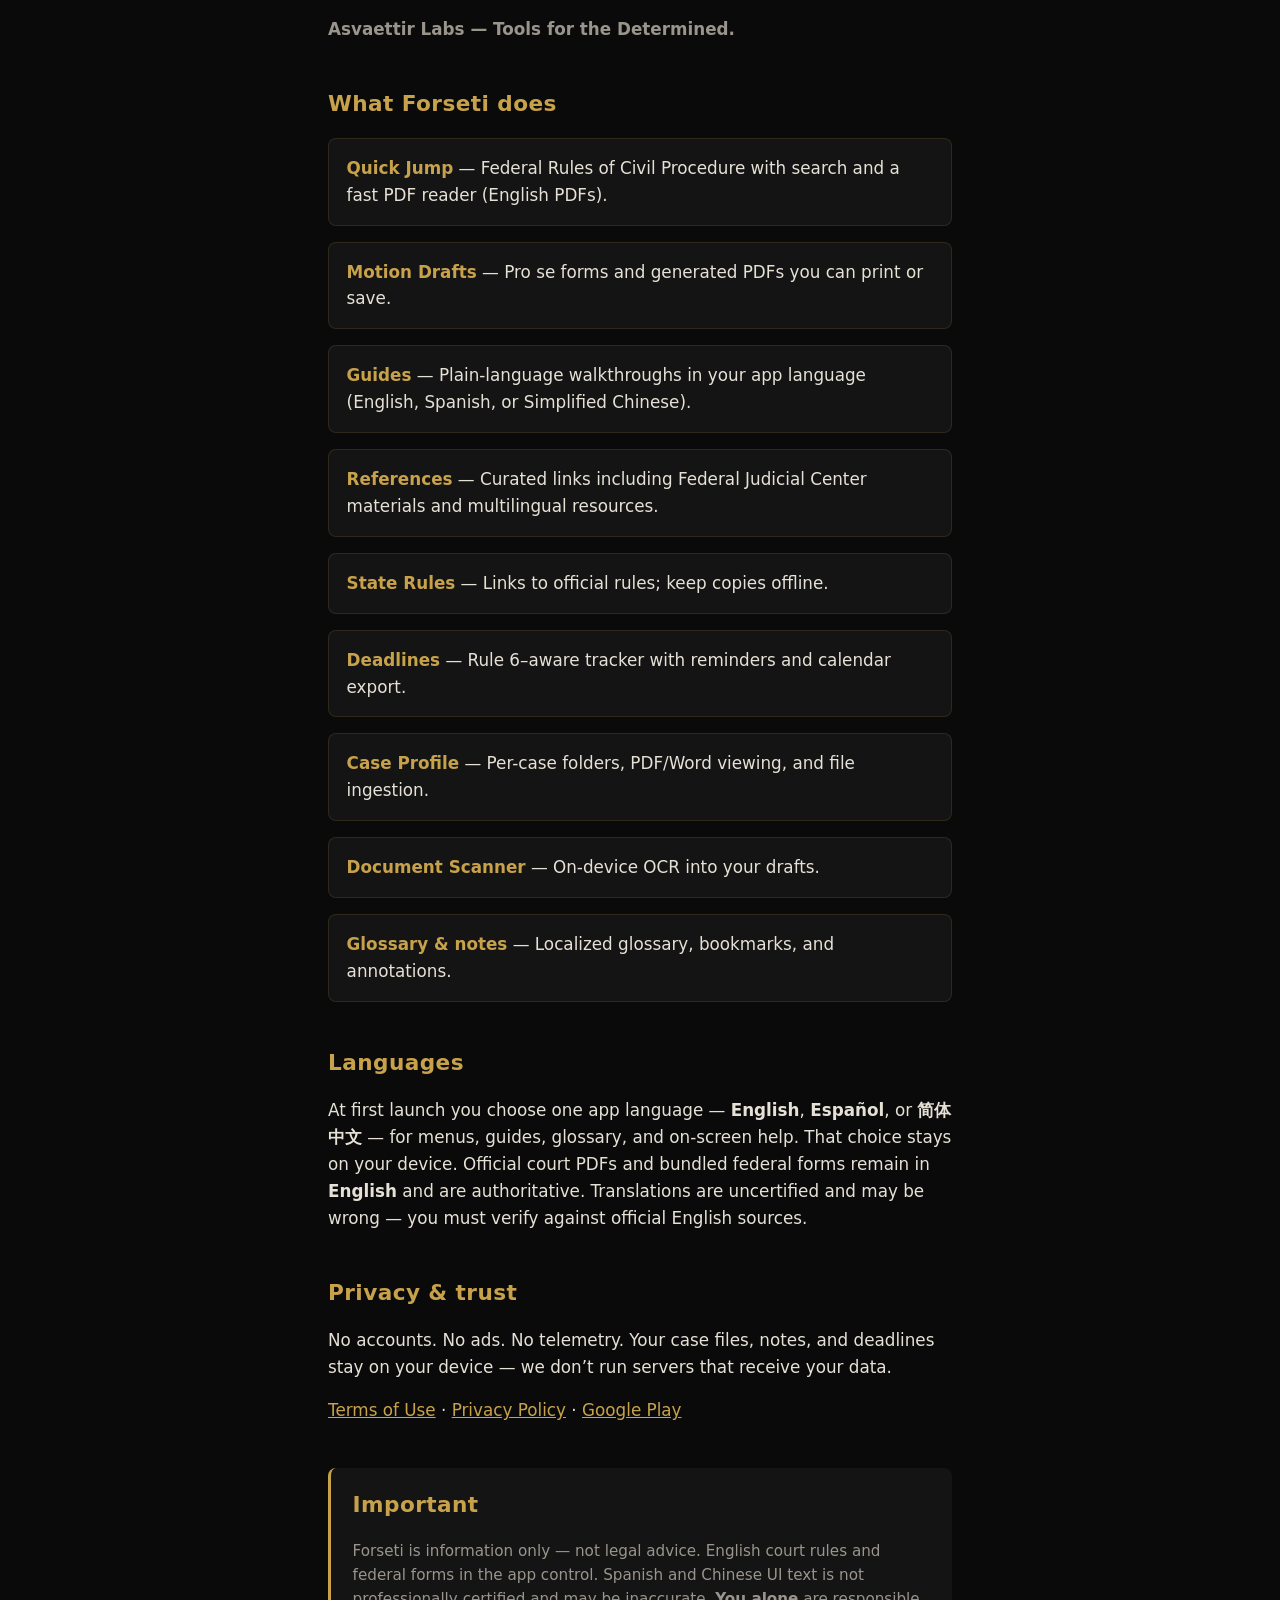
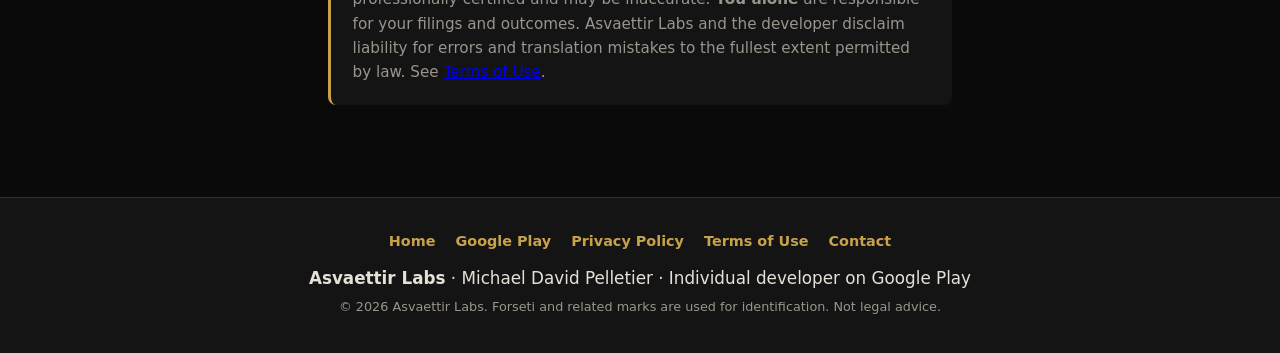
==== commit b1c25467: "Add hero legal links on Forseti landing page. Surface privacy, terms, and disclaimer anchor directly" ====
--- a/landing/index.html
+++ b/landing/index.html
@@ -25,6 +25,11 @@
       <a class="btn btn-secondary" href="mailto:asvaettirlabs.dev@gmail.com?subject=Forseti%20%E2%80%94%20question%20or%20support">Email us</a>
     </div>
     <p class="cta-note">Individual developer listing on Google Play. Forseti is free with a time-limited trial and optional one-time unlock.</p>
+    <p class="hero-legal">
+      <a href="privacy-policy.html">Privacy Policy</a>
+      · <a href="terms-of-use.html">Terms of Use</a>
+      · <a href="#legal-heading">Legal disclaimers</a>
+    </p>
   </header>
 
   <main>
--- a/landing/styles.css
+++ b/landing/styles.css
@@ -137,6 +137,22 @@
   color: var(--gold);
 }
 
+.hero-legal {
+  margin: 1rem auto 0;
+  max-width: 32rem;
+  font-size: 0.9rem;
+}
+
+.hero-legal a {
+  color: var(--gold);
+  font-weight: 600;
+  text-decoration: none;
+}
+
+.hero-legal a:hover {
+  text-decoration: underline;
+}
+
 main {
   max-width: var(--max);
   margin: 0 auto;
